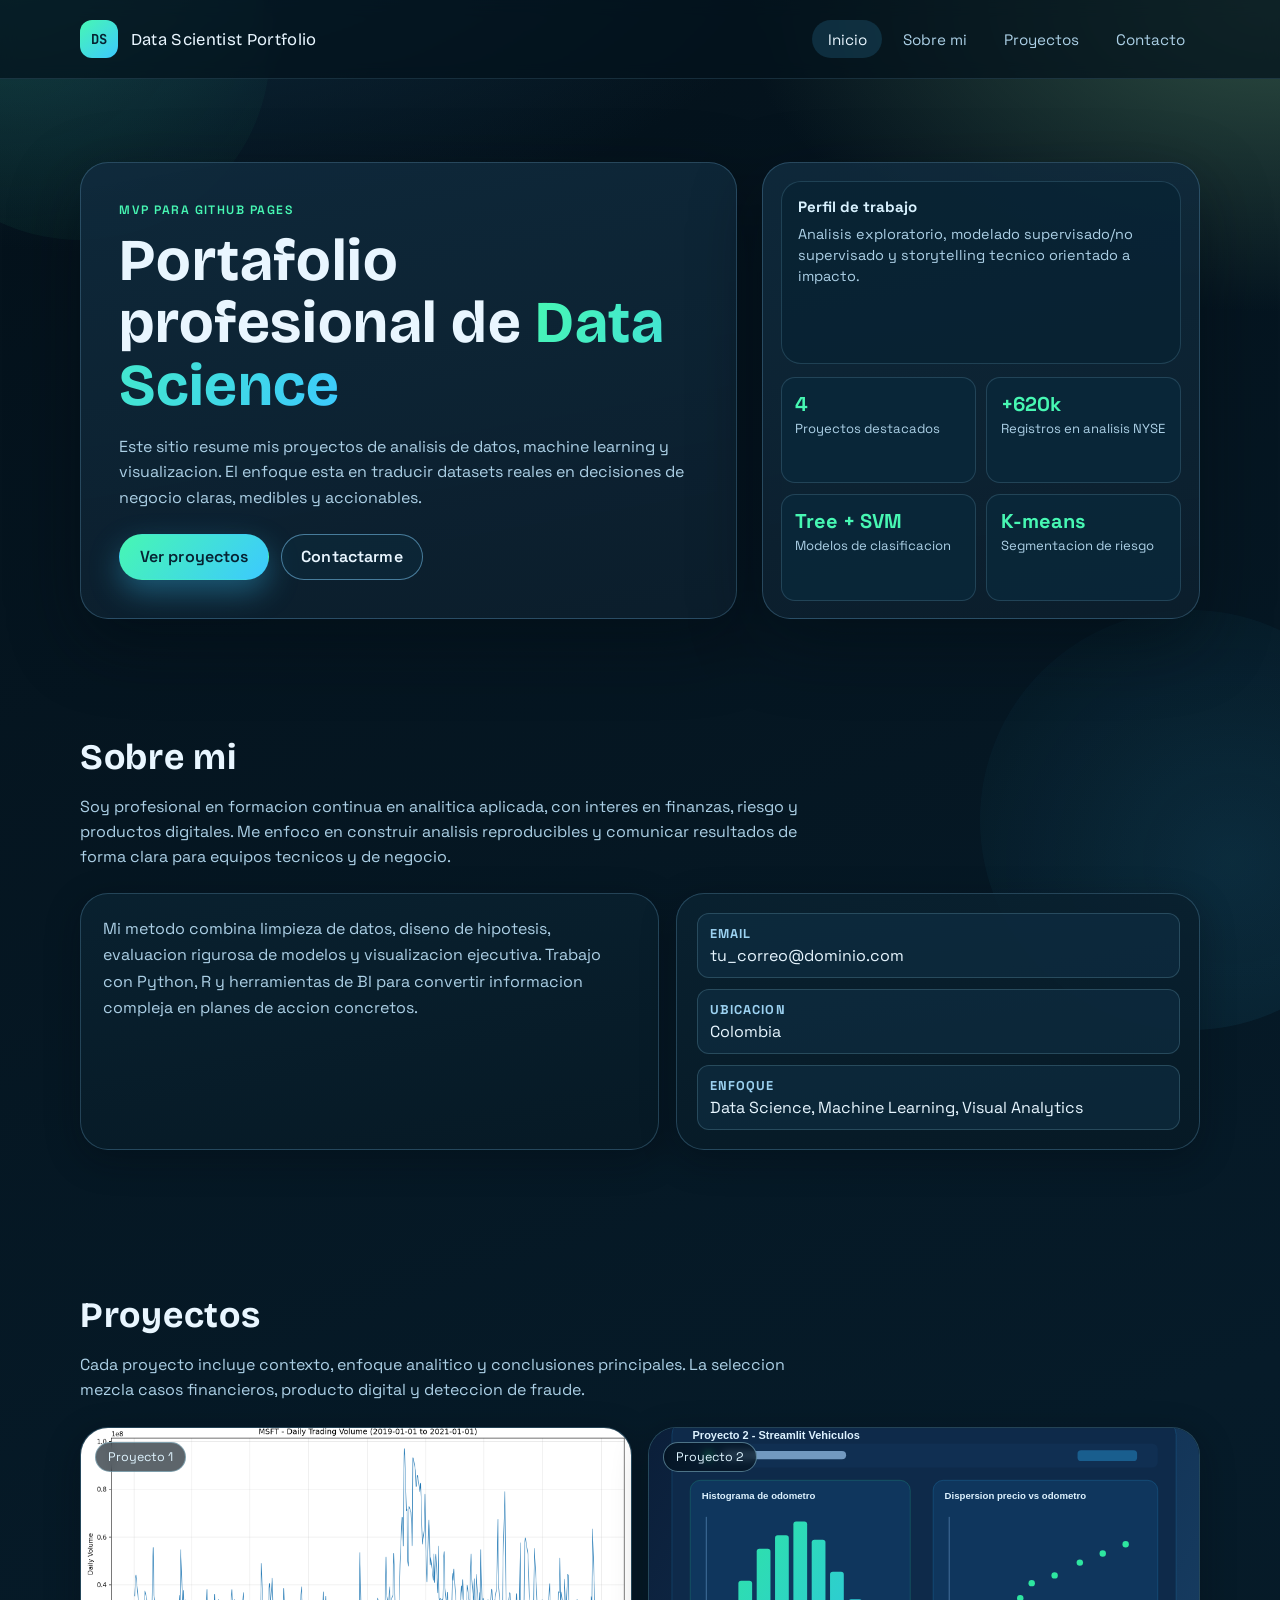
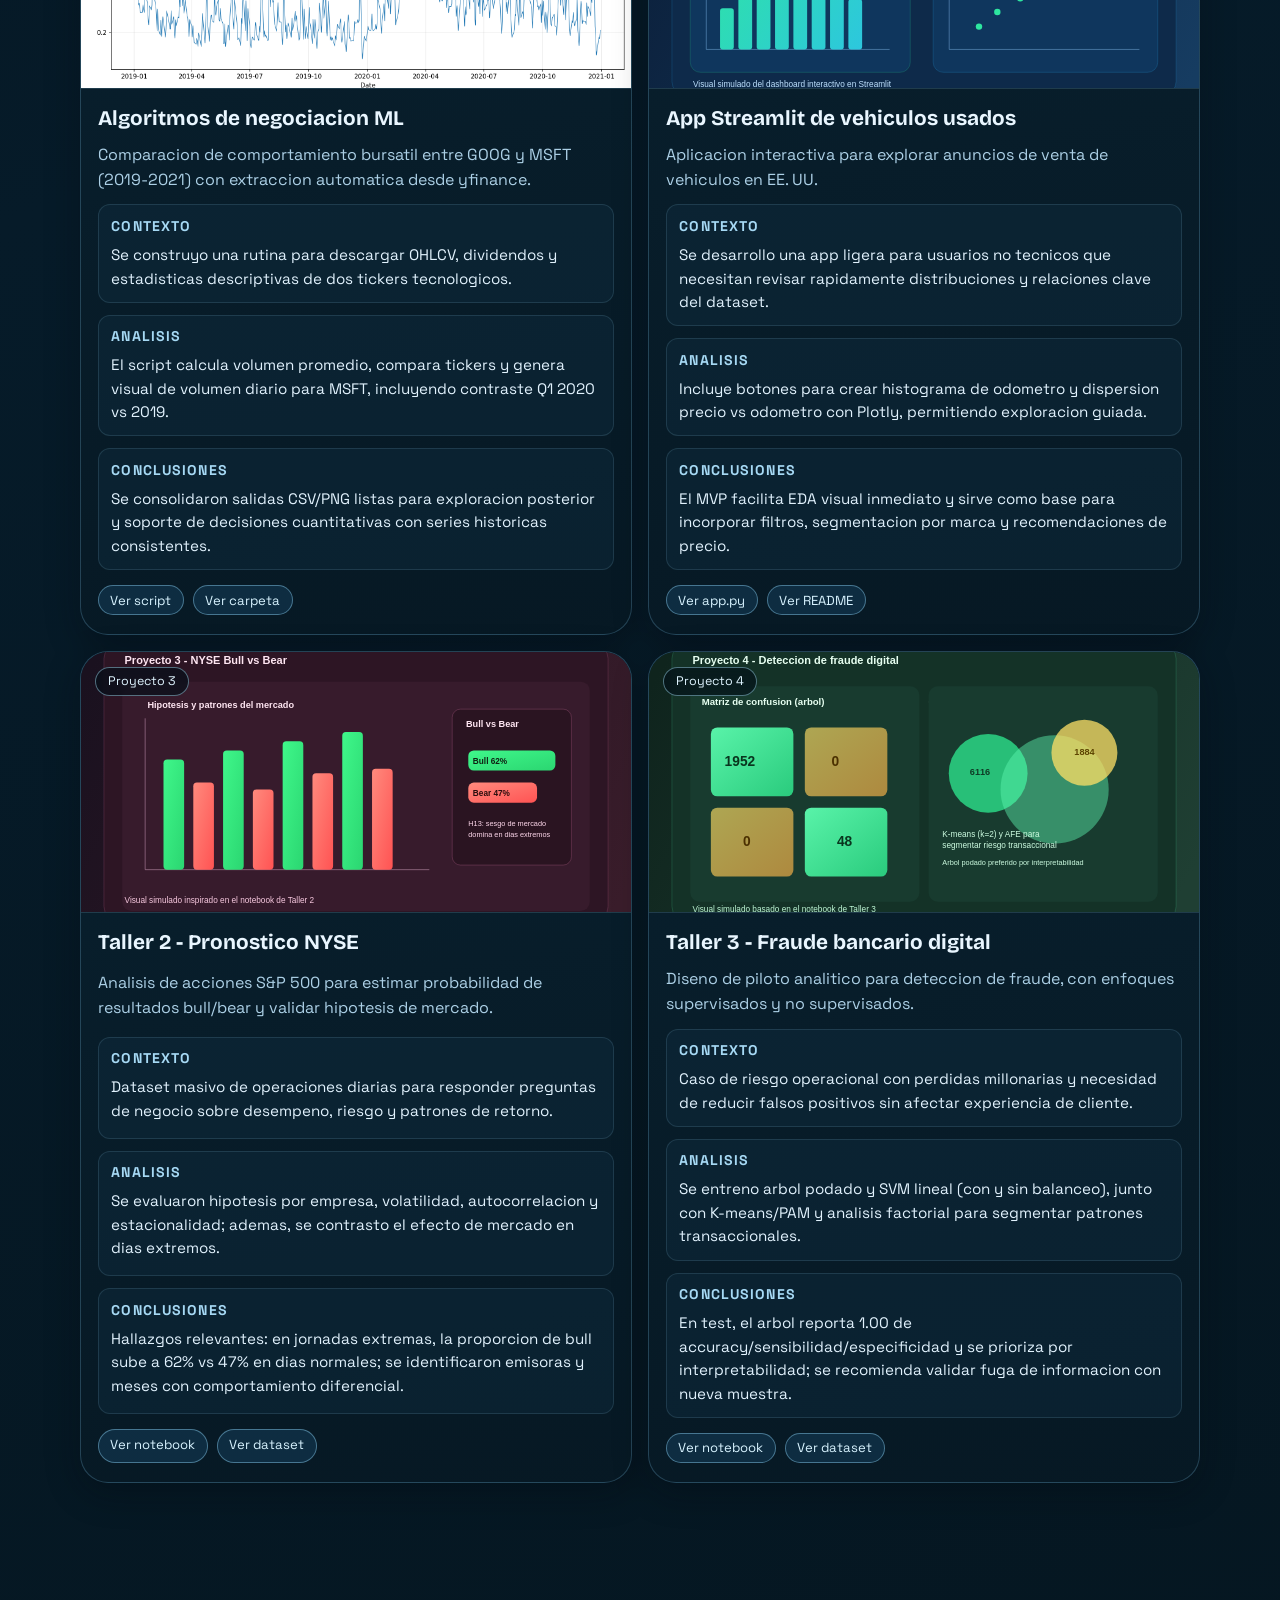
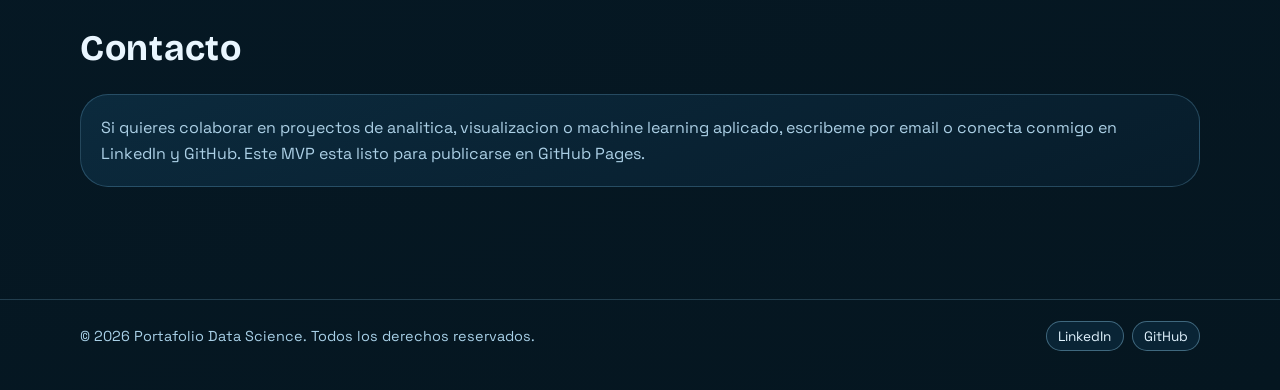
==== github_page/portfolio.html @ 75196e98 "feat: add MVP data science portfolio site" ====
<!doctype html>
<html lang="es">
<head>
	<meta charset="utf-8">
	<meta name="viewport" content="width=device-width, initial-scale=1">
	<title>Portafolio | Data Science MVP</title>
	<meta name="description" content="Portafolio profesional de Data Science con proyectos de analisis financiero, visualizacion y modelado de riesgo.">
	<link rel="preconnect" href="https://fonts.googleapis.com">
	<link rel="preconnect" href="https://fonts.gstatic.com" crossorigin>
	<link href="https://fonts.googleapis.com/css2?family=Bricolage+Grotesque:wght@500;700;800&family=JetBrains+Mono:wght@400;600&family=Space+Grotesk:wght@400;500;600;700&display=swap" rel="stylesheet">
	<link rel="stylesheet" href="styles.css">
</head>
<body>
	<div class="site-wrap">
		<header class="site-header">
			<div class="container header-inner">
				<a class="brand" href="#inicio" aria-label="Ir al inicio">
					<span class="brand-mark">DS</span>
					<span class="brand-text">Data Scientist Portfolio</span>
				</a>

				<button class="nav-toggle" type="button" aria-label="Abrir menu" aria-expanded="false">
					<span aria-hidden="true">☰</span>
				</button>

				<nav class="site-nav" aria-label="Navegacion principal">
					<ul>
						<li><a href="#inicio">Inicio</a></li>
						<li><a href="#sobre-mi">Sobre mi</a></li>
						<li><a href="#proyectos">Proyectos</a></li>
						<li><a href="#contacto">Contacto</a></li>
					</ul>
				</nav>
			</div>
		</header>

		<main>
			<section id="inicio" class="hero section">
				<div class="container hero-grid">
					<article class="hero-panel reveal">
						<p class="hero-kicker">MVP para GitHub Pages</p>
						<h1 class="hero-title">Portafolio profesional de <span>Data Science</span></h1>
						<p class="hero-copy">
							Este sitio resume mis proyectos de analisis de datos, machine learning y visualizacion. El enfoque esta en traducir datasets reales en decisiones de negocio claras, medibles y accionables.
						</p>
						<div class="hero-actions">
							<a class="btn btn-primary" href="#proyectos">Ver proyectos</a>
							<a class="btn btn-ghost" href="#contacto">Contactarme</a>
						</div>
					</article>

					<aside class="hero-side reveal">
						<article class="hero-mini">
							<h3>Perfil de trabajo</h3>
							<p>Analisis exploratorio, modelado supervisado/no supervisado y storytelling tecnico orientado a impacto.</p>
						</article>
						<div class="hero-metrics">
							<div class="metric">
								<strong>4</strong>
								<span>Proyectos destacados</span>
							</div>
							<div class="metric">
								<strong>+620k</strong>
								<span>Registros en analisis NYSE</span>
							</div>
							<div class="metric">
								<strong>Tree + SVM</strong>
								<span>Modelos de clasificacion</span>
							</div>
							<div class="metric">
								<strong>K-means</strong>
								<span>Segmentacion de riesgo</span>
							</div>
						</div>
					</aside>
				</div>
			</section>

			<section id="sobre-mi" class="section">
				<div class="container">
					<h2 class="section-title reveal">Sobre mi</h2>
					<p class="section-lead reveal">
						Soy profesional en formacion continua en analitica aplicada, con interes en finanzas, riesgo y productos digitales. Me enfoco en construir analisis reproducibles y comunicar resultados de forma clara para equipos tecnicos y de negocio.
					</p>

					<div class="about-grid">
						<article class="about-card reveal">
							<p>
								Mi metodo combina limpieza de datos, diseno de hipotesis, evaluacion rigurosa de modelos y visualizacion ejecutiva. Trabajo con Python, R y herramientas de BI para convertir informacion compleja en planes de accion concretos.
							</p>
						</article>
						<aside class="contact-card reveal">
							<ul class="contact-list">
								<li class="contact-item">
									<strong>Email</strong>
									<a href="mailto:tu_correo@dominio.com">tu_correo@dominio.com</a>
								</li>
								<li class="contact-item">
									<strong>Ubicacion</strong>
									<span>Colombia</span>
								</li>
								<li class="contact-item">
									<strong>Enfoque</strong>
									<span>Data Science, Machine Learning, Visual Analytics</span>
								</li>
							</ul>
						</aside>
					</div>
				</div>
			</section>

			<section id="proyectos" class="section">
				<div class="container">
					<h2 class="section-title reveal">Proyectos</h2>
					<p class="section-lead reveal">
						Cada proyecto incluye contexto, enfoque analitico y conclusiones principales. La seleccion mezcla casos financieros, producto digital y deteccion de fraude.
					</p>

					<div class="projects-grid">
						<article class="project-card reveal">
							<figure class="project-media">
								<img src="assets/images/proyecto1_msft_volume.png" alt="Grafico de volumen diario de MSFT.">
								<span class="project-label">Proyecto 1</span>
							</figure>
							<div class="project-body">
								<h3 class="project-title">Algoritmos de negociacion ML</h3>
								<p class="project-sub">Comparacion de comportamiento bursatil entre GOOG y MSFT (2019-2021) con extraccion automatica desde yfinance.</p>

								<section class="project-block">
									<h4>Contexto</h4>
									<p>Se construyo una rutina para descargar OHLCV, dividendos y estadisticas descriptivas de dos tickers tecnologicos.</p>
								</section>
								<section class="project-block">
									<h4>Analisis</h4>
									<p>El script calcula volumen promedio, compara tickers y genera visual de volumen diario para MSFT, incluyendo contraste Q1 2020 vs 2019.</p>
								</section>
								<section class="project-block">
									<h4>Conclusiones</h4>
									<p>Se consolidaron salidas CSV/PNG listas para exploracion posterior y soporte de decisiones cuantitativas con series historicas consistentes.</p>
								</section>

								<div class="project-links">
									<a class="tag-link" href="../algoritmos_negociacion_ML/analysis_yfinance.py">Ver script</a>
									<a class="tag-link" href="../algoritmos_negociacion_ML/">Ver carpeta</a>
								</div>
							</div>
						</article>

						<article class="project-card reveal">
							<figure class="project-media">
								<img src="assets/images/proyecto2_streamlit.svg" alt="Visual de dashboard Streamlit para vehiculos usados.">
								<span class="project-label">Proyecto 2</span>
							</figure>
							<div class="project-body">
								<h3 class="project-title">App Streamlit de vehiculos usados</h3>
								<p class="project-sub">Aplicacion interactiva para explorar anuncios de venta de vehiculos en EE. UU.</p>

								<section class="project-block">
									<h4>Contexto</h4>
									<p>Se desarrollo una app ligera para usuarios no tecnicos que necesitan revisar rapidamente distribuciones y relaciones clave del dataset.</p>
								</section>
								<section class="project-block">
									<h4>Analisis</h4>
									<p>Incluye botones para crear histograma de odometro y dispersion precio vs odometro con Plotly, permitiendo exploracion guiada.</p>
								</section>
								<section class="project-block">
									<h4>Conclusiones</h4>
									<p>El MVP facilita EDA visual inmediato y sirve como base para incorporar filtros, segmentacion por marca y recomendaciones de precio.</p>
								</section>

								<div class="project-links">
									<a class="tag-link" href="../Proyecto%206/Proyecto-TripleTen---Sprint-7/app.py">Ver app.py</a>
									<a class="tag-link" href="../Proyecto%206/Proyecto-TripleTen---Sprint-7/README.md">Ver README</a>
								</div>
							</div>
						</article>

						<article class="project-card reveal">
							<figure class="project-media">
								<img src="assets/images/proyecto3_nyse.svg" alt="Visual de resultados bull y bear en mercado NYSE.">
								<span class="project-label">Proyecto 3</span>
							</figure>
							<div class="project-body">
								<h3 class="project-title">Taller 2 - Pronostico NYSE</h3>
								<p class="project-sub">Analisis de acciones S&amp;P 500 para estimar probabilidad de resultados bull/bear y validar hipotesis de mercado.</p>

								<section class="project-block">
									<h4>Contexto</h4>
									<p>Dataset masivo de operaciones diarias para responder preguntas de negocio sobre desempeno, riesgo y patrones de retorno.</p>
								</section>
								<section class="project-block">
									<h4>Analisis</h4>
									<p>Se evaluaron hipotesis por empresa, volatilidad, autocorrelacion y estacionalidad; ademas, se contrasto el efecto de mercado en dias extremos.</p>
								</section>
								<section class="project-block">
									<h4>Conclusiones</h4>
									<p>Hallazgos relevantes: en jornadas extremas, la proporcion de bull sube a 62% vs 47% en dias normales; se identificaron emisoras y meses con comportamiento diferencial.</p>
								</section>

								<div class="project-links">
									<a class="tag-link" href="../Taller%202/Excecution/Taller2_ANII_JACN.ipynb">Ver notebook</a>
									<a class="tag-link" href="../Taller%202/Data/all_stocks_5yr.csv">Ver dataset</a>
								</div>
							</div>
						</article>

						<article class="project-card reveal">
							<figure class="project-media">
								<img src="assets/images/proyecto4_fraude.svg" alt="Visual de modelo de fraude con matriz de confusion y clusters.">
								<span class="project-label">Proyecto 4</span>
							</figure>
							<div class="project-body">
								<h3 class="project-title">Taller 3 - Fraude bancario digital</h3>
								<p class="project-sub">Diseno de piloto analitico para deteccion de fraude, con enfoques supervisados y no supervisados.</p>

								<section class="project-block">
									<h4>Contexto</h4>
									<p>Caso de riesgo operacional con perdidas millonarias y necesidad de reducir falsos positivos sin afectar experiencia de cliente.</p>
								</section>
								<section class="project-block">
									<h4>Analisis</h4>
									<p>Se entreno arbol podado y SVM lineal (con y sin balanceo), junto con K-means/PAM y analisis factorial para segmentar patrones transaccionales.</p>
								</section>
								<section class="project-block">
									<h4>Conclusiones</h4>
									<p>En test, el arbol reporta 1.00 de accuracy/sensibilidad/especificidad y se prioriza por interpretabilidad; se recomienda validar fuga de informacion con nueva muestra.</p>
								</section>

								<div class="project-links">
									<a class="tag-link" href="../Taller%203/Execution/Taller_3_ANII_JACN.ipynb">Ver notebook</a>
									<a class="tag-link" href="../Taller%203/Data/fraude_bancario.csv">Ver dataset</a>
								</div>
							</div>
						</article>
					</div>
				</div>
			</section>

			<section id="contacto" class="section">
				<div class="container">
					<h2 class="section-title reveal">Contacto</h2>
					<div class="contact-band reveal">
						<p>
							Si quieres colaborar en proyectos de analitica, visualizacion o machine learning aplicado, escribeme por email o conecta conmigo en LinkedIn y GitHub. Este MVP esta listo para publicarse en GitHub Pages.
						</p>
					</div>
				</div>
			</section>
		</main>

		<footer class="footer">
			<div class="container footer-inner">
				<p class="footer-copy">&copy; <span data-year></span> Portafolio Data Science. Todos los derechos reservados.</p>
				<div class="footer-links">
					<a href="https://www.linkedin.com/" target="_blank" rel="noopener noreferrer">LinkedIn</a>
					<a href="https://github.com/" target="_blank" rel="noopener noreferrer">GitHub</a>
				</div>
			</div>
		</footer>
	</div>

	<script src="script.js"></script>
</body>
</html>
---- github_page/styles.css ----
:root {
  --bg-base: #051620;
  --bg-soft: #0c2535;
  --surface-1: rgba(16, 43, 62, 0.88);
  --surface-2: rgba(12, 31, 45, 0.92);
  --surface-3: #143851;
  --text-main: #e9f6ff;
  --text-soft: #acd0e6;
  --accent-1: #47f7b3;
  --accent-2: #3cc9ff;
  --accent-3: #ffcc66;
  --stroke: rgba(130, 202, 241, 0.24);
  --shadow-lg: 0 24px 70px rgba(3, 12, 18, 0.45);
  --shadow-md: 0 10px 35px rgba(2, 10, 16, 0.32);
  --radius-xl: 28px;
  --radius-lg: 20px;
  --radius-md: 14px;
}

* {
  box-sizing: border-box;
}

html {
  scroll-behavior: smooth;
}

body {
  margin: 0;
  color: var(--text-main);
  font-family: "Space Grotesk", "Trebuchet MS", sans-serif;
  background:
    radial-gradient(1200px 700px at 10% -5%, #103147 0%, transparent 62%),
    radial-gradient(900px 520px at 100% 0%, #2f4f43 0%, transparent 60%),
    linear-gradient(160deg, #04111a 0%, #061b29 45%, #051620 100%);
  min-height: 100vh;
}

body::before,
body::after {
  content: "";
  position: fixed;
  pointer-events: none;
  z-index: 0;
  opacity: 0.35;
}

body::before {
  top: -140px;
  left: -110px;
  width: 380px;
  height: 380px;
  border-radius: 999px;
  background: radial-gradient(circle at 30% 30%, rgba(71, 247, 179, 0.4), rgba(71, 247, 179, 0));
}

body::after {
  bottom: -130px;
  right: -120px;
  width: 420px;
  height: 420px;
  border-radius: 999px;
  background: radial-gradient(circle at 60% 60%, rgba(60, 201, 255, 0.32), rgba(60, 201, 255, 0));
}

.site-wrap {
  position: relative;
  z-index: 1;
}

.container {
  width: min(1120px, calc(100% - 2.4rem));
  margin: 0 auto;
}

.section {
  padding: 4.5rem 0;
}

.section-title {
  margin: 0 0 1rem;
  font-family: "Bricolage Grotesque", "Gill Sans", sans-serif;
  font-size: clamp(1.8rem, 2.8vw, 2.6rem);
  letter-spacing: 0.02em;
}

.section-lead {
  margin: 0;
  color: var(--text-soft);
  max-width: 72ch;
  line-height: 1.55;
}

.site-header {
  position: sticky;
  top: 0;
  z-index: 50;
  backdrop-filter: blur(8px);
  background: rgba(4, 18, 29, 0.72);
  border-bottom: 1px solid rgba(143, 213, 247, 0.14);
}

.header-inner {
  display: flex;
  align-items: center;
  justify-content: space-between;
  min-height: 78px;
  gap: 1rem;
}

.brand {
  display: flex;
  align-items: center;
  gap: 0.8rem;
  color: var(--text-main);
  text-decoration: none;
}

.brand-mark {
  width: 38px;
  height: 38px;
  border-radius: 12px;
  background: linear-gradient(140deg, var(--accent-1), var(--accent-2));
  display: grid;
  place-items: center;
  font-family: "JetBrains Mono", monospace;
  font-size: 0.86rem;
  font-weight: 700;
  color: #062232;
}

.brand-text {
  font-family: "Bricolage Grotesque", "Gill Sans", sans-serif;
  font-size: 1.04rem;
  letter-spacing: 0.02em;
}

.nav-toggle {
  display: none;
  border: 1px solid var(--stroke);
  background: transparent;
  color: var(--text-main);
  border-radius: 10px;
  width: 42px;
  height: 42px;
  cursor: pointer;
}

.site-nav ul {
  display: flex;
  align-items: center;
  list-style: none;
  padding: 0;
  margin: 0;
  gap: 0.4rem;
}

.site-nav a {
  display: inline-block;
  text-decoration: none;
  color: var(--text-soft);
  padding: 0.6rem 0.95rem;
  border-radius: 999px;
  transition: all 0.2s ease;
  font-size: 0.95rem;
}

.site-nav a:hover,
.site-nav a.is-active {
  color: var(--text-main);
  background: rgba(69, 195, 250, 0.15);
}

.hero {
  padding: 5.2rem 0 2.8rem;
}

.hero-grid {
  display: grid;
  grid-template-columns: 1.2fr 0.8fr;
  gap: 1.6rem;
  align-items: stretch;
}

.hero-panel,
.hero-side {
  border: 1px solid var(--stroke);
  border-radius: var(--radius-xl);
  background: linear-gradient(170deg, var(--surface-1), var(--surface-2));
  box-shadow: var(--shadow-lg);
}

.hero-panel {
  padding: clamp(1.4rem, 3vw, 2.4rem);
}

.hero-kicker {
  margin: 0;
  color: var(--accent-1);
  font-weight: 600;
  text-transform: uppercase;
  letter-spacing: 0.12em;
  font-size: 0.76rem;
}

.hero-title {
  margin: 0.75rem 0 1rem;
  font-family: "Bricolage Grotesque", "Gill Sans", sans-serif;
  font-size: clamp(2.15rem, 4.8vw, 3.7rem);
  line-height: 1.06;
  letter-spacing: 0.01em;
}

.hero-title span {
  background: linear-gradient(120deg, var(--accent-1), var(--accent-2));
  -webkit-background-clip: text;
  background-clip: text;
  color: transparent;
}

.hero-copy {
  margin: 0;
  max-width: 60ch;
  color: var(--text-soft);
  line-height: 1.6;
}

.hero-actions {
  margin-top: 1.45rem;
  display: flex;
  flex-wrap: wrap;
  gap: 0.75rem;
}

.btn {
  border: 1px solid transparent;
  border-radius: 999px;
  padding: 0.72rem 1.2rem;
  text-decoration: none;
  font-weight: 600;
  letter-spacing: 0.01em;
  transition: transform 0.2s ease, box-shadow 0.2s ease, background 0.2s ease;
}

.btn:hover {
  transform: translateY(-1px);
}

.btn-primary {
  color: #062232;
  background: linear-gradient(130deg, var(--accent-1), var(--accent-2));
  box-shadow: 0 12px 30px rgba(60, 201, 255, 0.34);
}

.btn-ghost {
  color: var(--text-main);
  border-color: rgba(131, 211, 255, 0.5);
  background: rgba(14, 48, 70, 0.38);
}

.hero-side {
  padding: 1.1rem;
  display: grid;
  gap: 0.8rem;
}

.hero-mini {
  background: rgba(8, 35, 52, 0.78);
  border: 1px solid rgba(148, 220, 255, 0.16);
  border-radius: var(--radius-lg);
  padding: 0.95rem 1rem;
}

.hero-mini h3 {
  margin: 0;
  font-size: 0.94rem;
  color: #d9f2ff;
}

.hero-mini p {
  margin: 0.5rem 0 0;
  color: var(--text-soft);
  font-size: 0.9rem;
  line-height: 1.45;
}

.hero-metrics {
  display: grid;
  grid-template-columns: repeat(2, minmax(0, 1fr));
  gap: 0.65rem;
}

.metric {
  background: rgba(9, 40, 59, 0.8);
  border: 1px solid rgba(161, 224, 255, 0.16);
  border-radius: 14px;
  padding: 0.85rem;
}

.metric strong {
  display: block;
  font-size: 1.25rem;
  color: var(--accent-1);
}

.metric span {
  font-size: 0.82rem;
  color: var(--text-soft);
}

.about-grid {
  display: grid;
  grid-template-columns: 1.05fr 0.95fr;
  gap: 1.1rem;
  margin-top: 1.45rem;
}

.about-card,
.contact-card {
  border: 1px solid var(--stroke);
  border-radius: var(--radius-xl);
  background: linear-gradient(170deg, rgba(10, 34, 49, 0.9), rgba(7, 26, 38, 0.9));
  box-shadow: var(--shadow-md);
}

.about-card {
  padding: 1.4rem;
}

.about-card p {
  margin: 0;
  color: var(--text-soft);
  line-height: 1.65;
}

.contact-card {
  padding: 1.2rem;
}

.contact-list {
  list-style: none;
  padding: 0;
  margin: 0;
  display: grid;
  gap: 0.65rem;
}

.contact-item {
  border: 1px solid rgba(166, 229, 255, 0.18);
  border-radius: 12px;
  padding: 0.7rem 0.8rem;
  background: rgba(16, 51, 74, 0.5);
}

.contact-item strong {
  display: block;
  font-size: 0.8rem;
  text-transform: uppercase;
  letter-spacing: 0.08em;
  color: #9cd2f1;
}

.contact-item a,
.contact-item span {
  color: #e7f6ff;
  text-decoration: none;
  display: inline-block;
  margin-top: 0.2rem;
}

.projects-grid {
  margin-top: 1.5rem;
  display: grid;
  grid-template-columns: 1fr 1fr;
  gap: 1rem;
}

.project-card {
  border: 1px solid var(--stroke);
  border-radius: var(--radius-xl);
  background: linear-gradient(170deg, rgba(9, 33, 47, 0.94), rgba(7, 25, 36, 0.94));
  overflow: hidden;
  box-shadow: var(--shadow-md);
  display: grid;
  grid-template-rows: auto 1fr;
}

.project-media {
  position: relative;
  margin: 0;
  border-bottom: 1px solid rgba(157, 218, 248, 0.16);
}

.project-media img {
  width: 100%;
  height: 260px;
  object-fit: cover;
  display: block;
}

.project-label {
  position: absolute;
  left: 0.9rem;
  top: 0.9rem;
  background: rgba(2, 15, 24, 0.64);
  color: #dff4ff;
  border: 1px solid rgba(169, 233, 255, 0.44);
  border-radius: 999px;
  font-size: 0.78rem;
  padding: 0.35rem 0.75rem;
  backdrop-filter: blur(4px);
}

.project-body {
  padding: 1.05rem 1.05rem 1.2rem;
  display: grid;
  gap: 0.75rem;
}

.project-title {
  margin: 0;
  font-family: "Bricolage Grotesque", "Gill Sans", sans-serif;
  font-size: 1.3rem;
}

.project-sub {
  margin: 0;
  color: var(--text-soft);
  line-height: 1.55;
}

.project-block {
  border: 1px solid rgba(169, 233, 255, 0.13);
  border-radius: 12px;
  padding: 0.72rem 0.78rem;
  background: rgba(17, 48, 69, 0.36);
}

.project-block h4 {
  margin: 0;
  font-size: 0.88rem;
  text-transform: uppercase;
  letter-spacing: 0.08em;
  color: #a6d9f4;
}

.project-block p {
  margin: 0.5rem 0 0;
  color: #e1f2fd;
  line-height: 1.55;
  font-size: 0.95rem;
}

.project-links {
  margin-top: 0.2rem;
  display: flex;
  flex-wrap: wrap;
  gap: 0.55rem;
}

.tag-link {
  text-decoration: none;
  font-size: 0.82rem;
  color: #d8f3ff;
  border: 1px solid rgba(151, 220, 255, 0.42);
  border-radius: 999px;
  padding: 0.34rem 0.72rem;
  background: rgba(20, 62, 89, 0.55);
}

.contact-band {
  margin-top: 1.5rem;
  border: 1px solid var(--stroke);
  border-radius: var(--radius-xl);
  padding: 1.25rem;
  background: linear-gradient(160deg, rgba(13, 45, 65, 0.88), rgba(8, 30, 44, 0.88));
}

.contact-band p {
  margin: 0;
  color: var(--text-soft);
  line-height: 1.6;
}

.footer {
  border-top: 1px solid rgba(151, 221, 255, 0.2);
  margin-top: 2.5rem;
  padding: 1.3rem 0 2.4rem;
}

.footer-inner {
  display: flex;
  flex-wrap: wrap;
  align-items: center;
  justify-content: space-between;
  gap: 0.8rem;
}

.footer-copy {
  margin: 0;
  color: #a8d0e7;
  font-size: 0.9rem;
}

.footer-links {
  display: flex;
  gap: 0.5rem;
}

.footer-links a {
  text-decoration: none;
  color: #e2f4ff;
  border: 1px solid rgba(161, 224, 255, 0.36);
  border-radius: 999px;
  font-size: 0.85rem;
  padding: 0.35rem 0.7rem;
  background: rgba(15, 51, 74, 0.5);
}

.reveal {
  opacity: 0;
  transform: translateY(22px);
  transition: opacity 0.7s ease, transform 0.7s ease;
}

.reveal.is-visible {
  opacity: 1;
  transform: translateY(0);
}

@media (max-width: 980px) {
  .hero-grid,
  .about-grid,
  .projects-grid {
    grid-template-columns: 1fr;
  }

  .project-media img {
    height: 240px;
  }
}

@media (max-width: 820px) {
  .nav-toggle {
    display: inline-flex;
    align-items: center;
    justify-content: center;
  }

  .site-nav {
    position: absolute;
    left: 1.2rem;
    right: 1.2rem;
    top: calc(100% + 0.55rem);
    border: 1px solid rgba(151, 221, 255, 0.25);
    border-radius: 16px;
    background: rgba(5, 23, 35, 0.95);
    box-shadow: var(--shadow-md);
    padding: 0.4rem;
    opacity: 0;
    pointer-events: none;
    transform: translateY(-6px);
    transition: all 0.2s ease;
  }

  .site-nav.is-open {
    opacity: 1;
    pointer-events: auto;
    transform: translateY(0);
  }

  .site-nav ul {
    flex-direction: column;
    align-items: stretch;
    gap: 0.2rem;
  }

  .site-nav a {
    width: 100%;
  }
}

@media (max-width: 560px) {
  .hero {
    padding-top: 3.8rem;
  }

  .hero-metrics {
    grid-template-columns: 1fr;
  }

  .section {
    padding: 3.8rem 0;
  }

  .project-media img {
    height: 215px;
  }
}
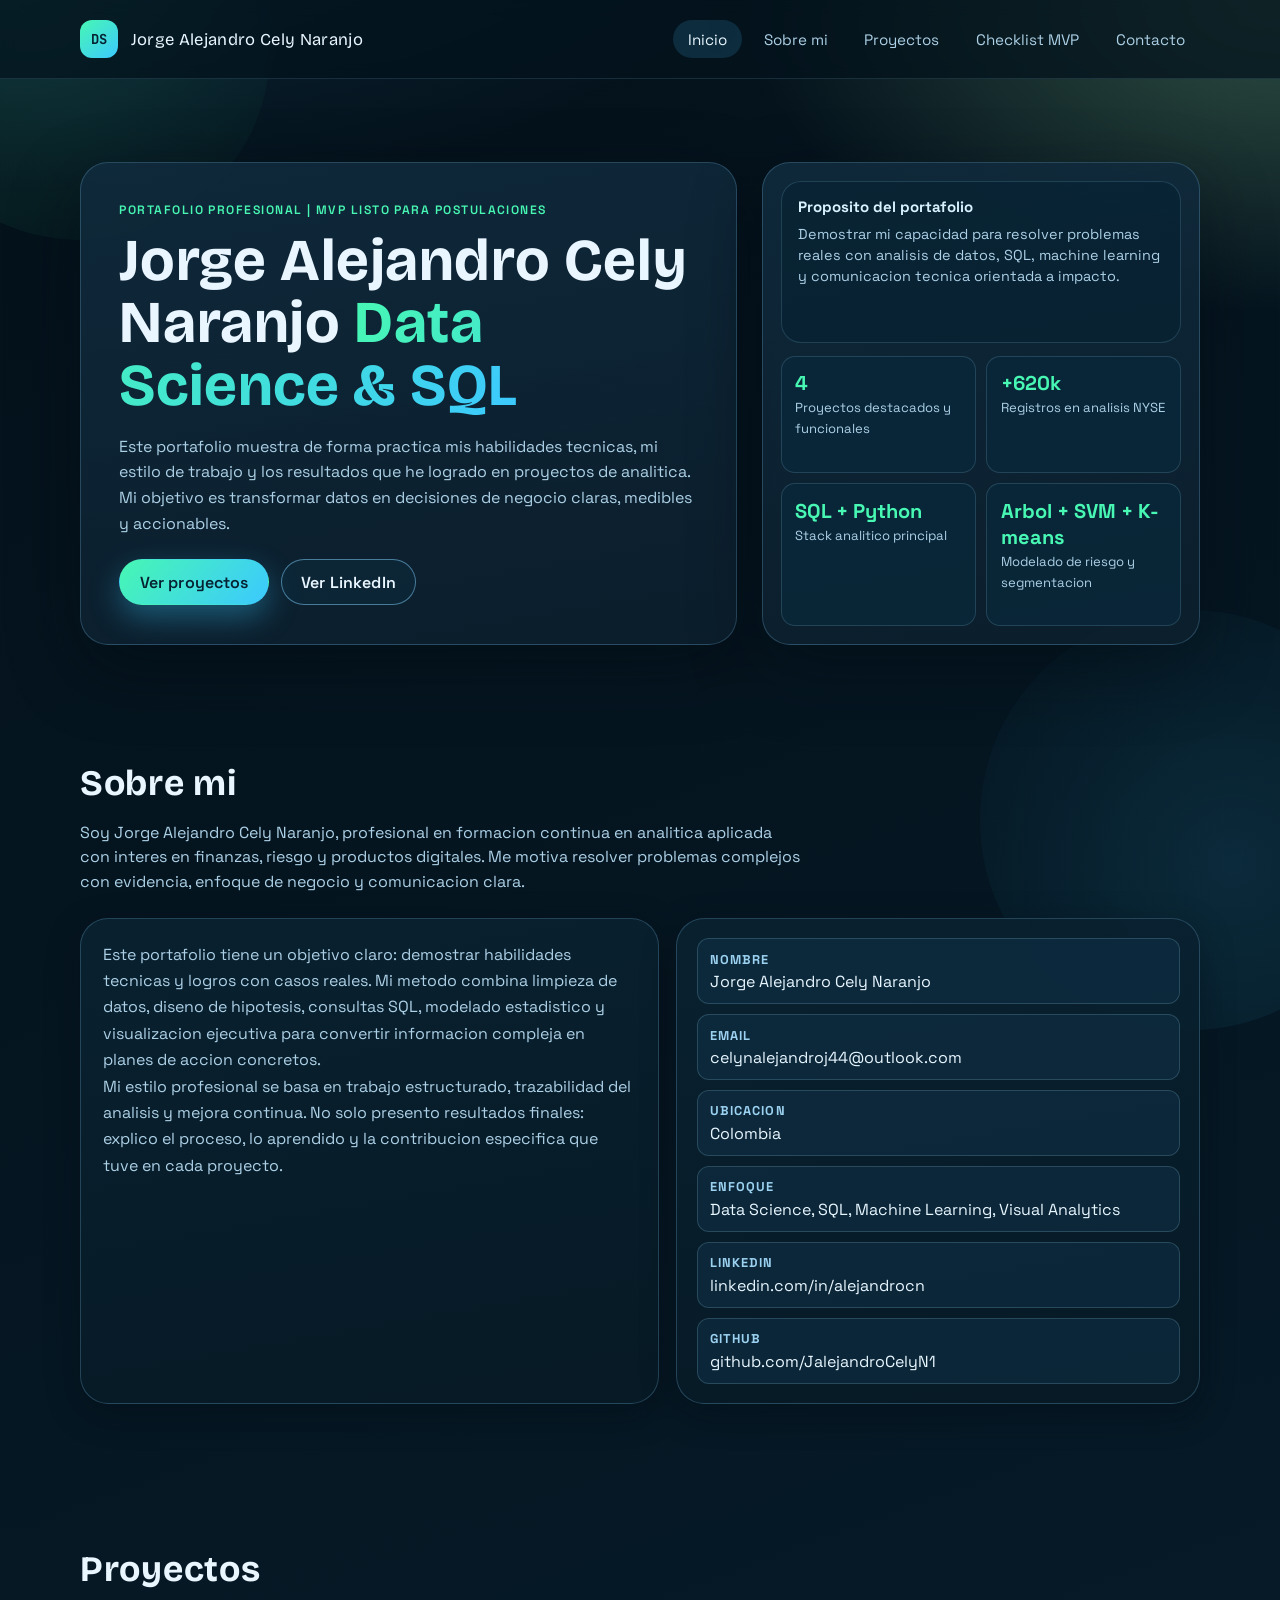
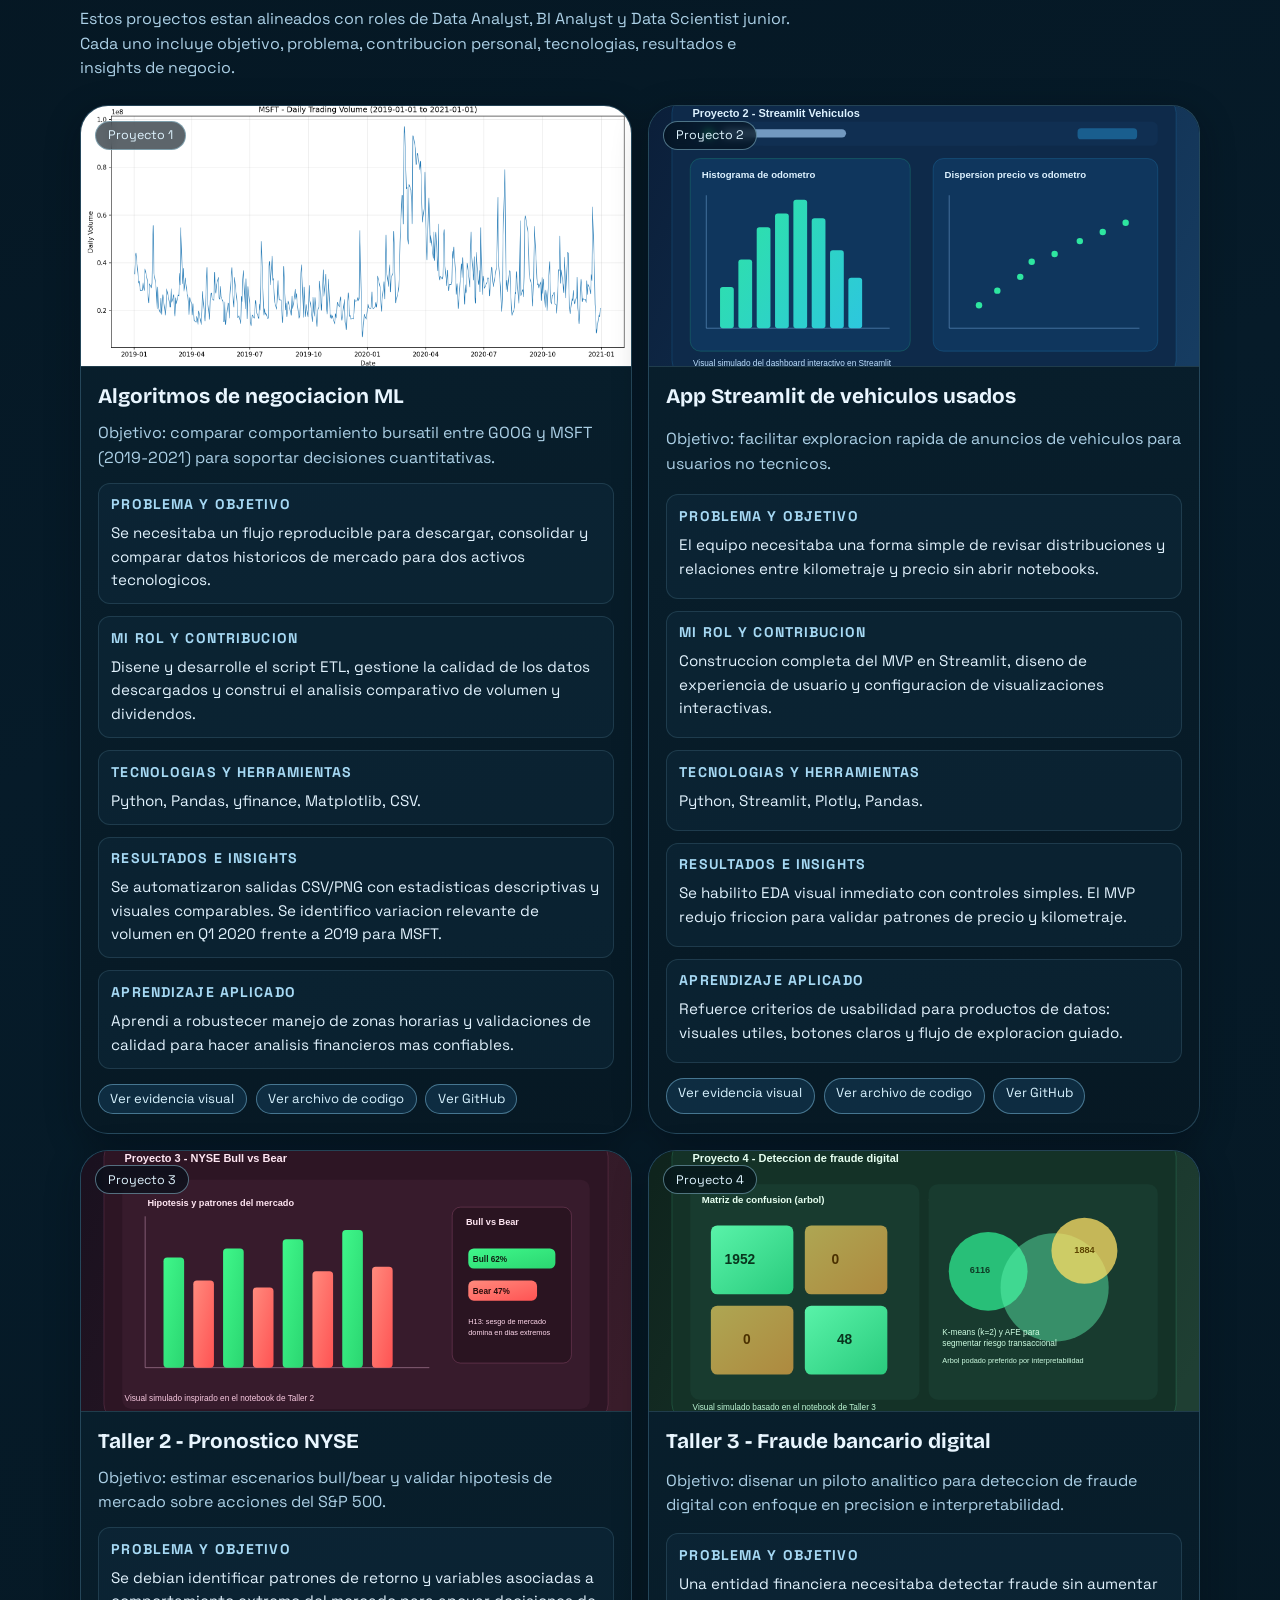
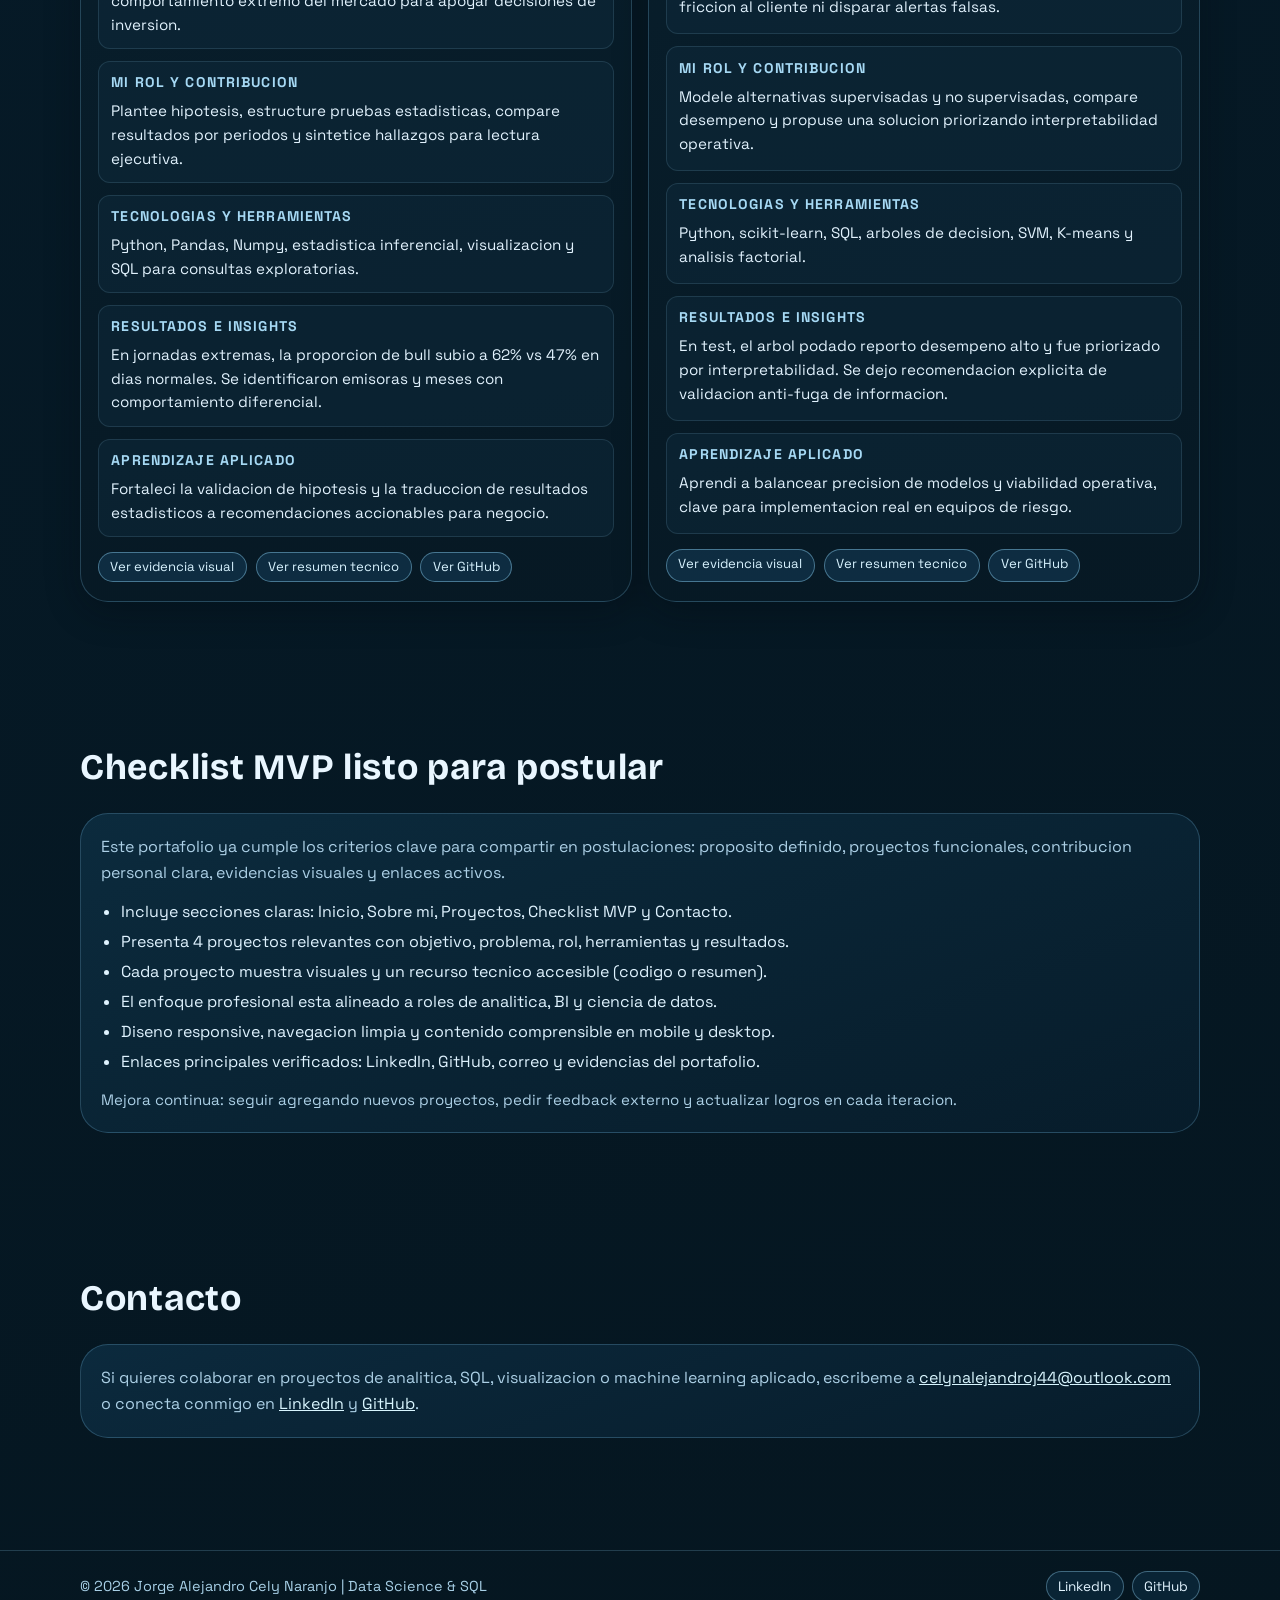
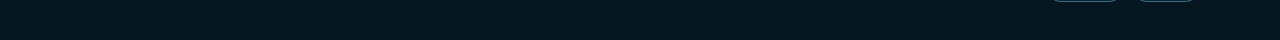
==== commit 03e3c4d4: "feat: personalize portfolio content and MVP checklist" ====
--- a/github_page/portfolio.html
+++ b/github_page/portfolio.html
@@ -3,8 +3,8 @@
 <head>
 	<meta charset="utf-8">
 	<meta name="viewport" content="width=device-width, initial-scale=1">
-	<title>Portafolio | Data Science MVP</title>
-	<meta name="description" content="Portafolio profesional de Data Science con proyectos de analisis financiero, visualizacion y modelado de riesgo.">
+	<title>Portafolio | Jorge Alejandro Cely Naranjo</title>
+	<meta name="description" content="Portafolio profesional de Jorge Alejandro Cely Naranjo con proyectos de Data Science, SQL, visualizacion y modelado de riesgo.">
 	<link rel="preconnect" href="https://fonts.googleapis.com">
 	<link rel="preconnect" href="https://fonts.gstatic.com" crossorigin>
 	<link href="https://fonts.googleapis.com/css2?family=Bricolage+Grotesque:wght@500;700;800&family=JetBrains+Mono:wght@400;600&family=Space+Grotesk:wght@400;500;600;700&display=swap" rel="stylesheet">
@@ -16,7 +16,7 @@
 			<div class="container header-inner">
 				<a class="brand" href="#inicio" aria-label="Ir al inicio">
 					<span class="brand-mark">DS</span>
-					<span class="brand-text">Data Scientist Portfolio</span>
+					<span class="brand-text">Jorge Alejandro Cely Naranjo</span>
 				</a>
 
 				<button class="nav-toggle" type="button" aria-label="Abrir menu" aria-expanded="false">
@@ -28,6 +28,7 @@
 						<li><a href="#inicio">Inicio</a></li>
 						<li><a href="#sobre-mi">Sobre mi</a></li>
 						<li><a href="#proyectos">Proyectos</a></li>
+						<li><a href="#mvp-listo">Checklist MVP</a></li>
 						<li><a href="#contacto">Contacto</a></li>
 					</ul>
 				</nav>
@@ -38,38 +39,38 @@
 			<section id="inicio" class="hero section">
 				<div class="container hero-grid">
 					<article class="hero-panel reveal">
-						<p class="hero-kicker">MVP para GitHub Pages</p>
-						<h1 class="hero-title">Portafolio profesional de <span>Data Science</span></h1>
+						<p class="hero-kicker">Portafolio profesional | MVP listo para postulaciones</p>
+						<h1 class="hero-title">Jorge Alejandro Cely Naranjo <span>Data Science &amp; SQL</span></h1>
 						<p class="hero-copy">
-							Este sitio resume mis proyectos de analisis de datos, machine learning y visualizacion. El enfoque esta en traducir datasets reales en decisiones de negocio claras, medibles y accionables.
+							Este portafolio muestra de forma practica mis habilidades tecnicas, mi estilo de trabajo y los resultados que he logrado en proyectos de analitica. Mi objetivo es transformar datos en decisiones de negocio claras, medibles y accionables.
 						</p>
 						<div class="hero-actions">
 							<a class="btn btn-primary" href="#proyectos">Ver proyectos</a>
-							<a class="btn btn-ghost" href="#contacto">Contactarme</a>
+							<a class="btn btn-ghost" href="https://www.linkedin.com/in/alejandrocn/" target="_blank" rel="noopener noreferrer">Ver LinkedIn</a>
 						</div>
 					</article>
 
 					<aside class="hero-side reveal">
 						<article class="hero-mini">
-							<h3>Perfil de trabajo</h3>
-							<p>Analisis exploratorio, modelado supervisado/no supervisado y storytelling tecnico orientado a impacto.</p>
+							<h3>Proposito del portafolio</h3>
+							<p>Demostrar mi capacidad para resolver problemas reales con analisis de datos, SQL, machine learning y comunicacion tecnica orientada a impacto.</p>
 						</article>
 						<div class="hero-metrics">
 							<div class="metric">
 								<strong>4</strong>
-								<span>Proyectos destacados</span>
+								<span>Proyectos destacados y funcionales</span>
 							</div>
 							<div class="metric">
 								<strong>+620k</strong>
 								<span>Registros en analisis NYSE</span>
 							</div>
 							<div class="metric">
-								<strong>Tree + SVM</strong>
-								<span>Modelos de clasificacion</span>
+								<strong>SQL + Python</strong>
+								<span>Stack analitico principal</span>
 							</div>
 							<div class="metric">
-								<strong>K-means</strong>
-								<span>Segmentacion de riesgo</span>
+								<strong>Arbol + SVM + K-means</strong>
+								<span>Modelado de riesgo y segmentacion</span>
 							</div>
 						</div>
 					</aside>
@@ -80,20 +81,27 @@
 				<div class="container">
 					<h2 class="section-title reveal">Sobre mi</h2>
 					<p class="section-lead reveal">
-						Soy profesional en formacion continua en analitica aplicada, con interes en finanzas, riesgo y productos digitales. Me enfoco en construir analisis reproducibles y comunicar resultados de forma clara para equipos tecnicos y de negocio.
+						Soy Jorge Alejandro Cely Naranjo, profesional en formacion continua en analitica aplicada con interes en finanzas, riesgo y productos digitales. Me motiva resolver problemas complejos con evidencia, enfoque de negocio y comunicacion clara.
 					</p>
 
 					<div class="about-grid">
 						<article class="about-card reveal">
 							<p>
-								Mi metodo combina limpieza de datos, diseno de hipotesis, evaluacion rigurosa de modelos y visualizacion ejecutiva. Trabajo con Python, R y herramientas de BI para convertir informacion compleja en planes de accion concretos.
+								Este portafolio tiene un objetivo claro: demostrar habilidades tecnicas y logros con casos reales. Mi metodo combina limpieza de datos, diseno de hipotesis, consultas SQL, modelado estadistico y visualizacion ejecutiva para convertir informacion compleja en planes de accion concretos.
+							</p>
+							<p>
+								Mi estilo profesional se basa en trabajo estructurado, trazabilidad del analisis y mejora continua. No solo presento resultados finales: explico el proceso, lo aprendido y la contribucion especifica que tuve en cada proyecto.
 							</p>
 						</article>
 						<aside class="contact-card reveal">
 							<ul class="contact-list">
 								<li class="contact-item">
+									<strong>Nombre</strong>
+									<span>Jorge Alejandro Cely Naranjo</span>
+								</li>
+								<li class="contact-item">
 									<strong>Email</strong>
-									<a href="mailto:tu_correo@dominio.com">tu_correo@dominio.com</a>
+									<a href="mailto:celynalejandroj44@outlook.com">celynalejandroj44@outlook.com</a>
 								</li>
 								<li class="contact-item">
 									<strong>Ubicacion</strong>
@@ -101,7 +109,15 @@
 								</li>
 								<li class="contact-item">
 									<strong>Enfoque</strong>
-									<span>Data Science, Machine Learning, Visual Analytics</span>
+									<span>Data Science, SQL, Machine Learning, Visual Analytics</span>
+								</li>
+								<li class="contact-item">
+									<strong>LinkedIn</strong>
+									<a href="https://www.linkedin.com/in/alejandrocn/" target="_blank" rel="noopener noreferrer">linkedin.com/in/alejandrocn</a>
+								</li>
+								<li class="contact-item">
+									<strong>GitHub</strong>
+									<a href="https://github.com/JalejandroCelyN1" target="_blank" rel="noopener noreferrer">github.com/JalejandroCelyN1</a>
 								</li>
 							</ul>
 						</aside>
@@ -113,7 +129,7 @@
 				<div class="container">
 					<h2 class="section-title reveal">Proyectos</h2>
 					<p class="section-lead reveal">
-						Cada proyecto incluye contexto, enfoque analitico y conclusiones principales. La seleccion mezcla casos financieros, producto digital y deteccion de fraude.
+						Estos proyectos estan alineados con roles de Data Analyst, BI Analyst y Data Scientist junior. Cada uno incluye objetivo, problema, contribucion personal, tecnologias, resultados e insights de negocio.
 					</p>
 
 					<div class="projects-grid">
@@ -124,24 +140,33 @@
 							</figure>
 							<div class="project-body">
 								<h3 class="project-title">Algoritmos de negociacion ML</h3>
-								<p class="project-sub">Comparacion de comportamiento bursatil entre GOOG y MSFT (2019-2021) con extraccion automatica desde yfinance.</p>
-
-								<section class="project-block">
-									<h4>Contexto</h4>
-									<p>Se construyo una rutina para descargar OHLCV, dividendos y estadisticas descriptivas de dos tickers tecnologicos.</p>
-								</section>
-								<section class="project-block">
-									<h4>Analisis</h4>
-									<p>El script calcula volumen promedio, compara tickers y genera visual de volumen diario para MSFT, incluyendo contraste Q1 2020 vs 2019.</p>
-								</section>
-								<section class="project-block">
-									<h4>Conclusiones</h4>
-									<p>Se consolidaron salidas CSV/PNG listas para exploracion posterior y soporte de decisiones cuantitativas con series historicas consistentes.</p>
+								<p class="project-sub">Objetivo: comparar comportamiento bursatil entre GOOG y MSFT (2019-2021) para soportar decisiones cuantitativas.</p>
+
+								<section class="project-block">
+									<h4>Problema y objetivo</h4>
+									<p>Se necesitaba un flujo reproducible para descargar, consolidar y comparar datos historicos de mercado para dos activos tecnologicos.</p>
+								</section>
+								<section class="project-block">
+									<h4>Mi rol y contribucion</h4>
+									<p>Disene y desarrolle el script ETL, gestione la calidad de los datos descargados y construi el analisis comparativo de volumen y dividendos.</p>
+								</section>
+								<section class="project-block">
+									<h4>Tecnologias y herramientas</h4>
+									<p>Python, Pandas, yfinance, Matplotlib, CSV.</p>
+								</section>
+								<section class="project-block">
+									<h4>Resultados e insights</h4>
+									<p>Se automatizaron salidas CSV/PNG con estadisticas descriptivas y visuales comparables. Se identifico variacion relevante de volumen en Q1 2020 frente a 2019 para MSFT.</p>
+								</section>
+								<section class="project-block">
+									<h4>Aprendizaje aplicado</h4>
+									<p>Aprendi a robustecer manejo de zonas horarias y validaciones de calidad para hacer analisis financieros mas confiables.</p>
 								</section>
 
 								<div class="project-links">
-									<a class="tag-link" href="../algoritmos_negociacion_ML/analysis_yfinance.py">Ver script</a>
-									<a class="tag-link" href="../algoritmos_negociacion_ML/">Ver carpeta</a>
+									<a class="tag-link" href="assets/images/proyecto1_msft_volume.png" target="_blank" rel="noopener noreferrer">Ver evidencia visual</a>
+									<a class="tag-link" href="assets/code/proyecto1_analysis_yfinance.py" target="_blank" rel="noopener noreferrer">Ver archivo de codigo</a>
+									<a class="tag-link" href="https://github.com/JalejandroCelyN1" target="_blank" rel="noopener noreferrer">Ver GitHub</a>
 								</div>
 							</div>
 						</article>
@@ -153,24 +178,33 @@
 							</figure>
 							<div class="project-body">
 								<h3 class="project-title">App Streamlit de vehiculos usados</h3>
-								<p class="project-sub">Aplicacion interactiva para explorar anuncios de venta de vehiculos en EE. UU.</p>
-
-								<section class="project-block">
-									<h4>Contexto</h4>
-									<p>Se desarrollo una app ligera para usuarios no tecnicos que necesitan revisar rapidamente distribuciones y relaciones clave del dataset.</p>
-								</section>
-								<section class="project-block">
-									<h4>Analisis</h4>
-									<p>Incluye botones para crear histograma de odometro y dispersion precio vs odometro con Plotly, permitiendo exploracion guiada.</p>
-								</section>
-								<section class="project-block">
-									<h4>Conclusiones</h4>
-									<p>El MVP facilita EDA visual inmediato y sirve como base para incorporar filtros, segmentacion por marca y recomendaciones de precio.</p>
+								<p class="project-sub">Objetivo: facilitar exploracion rapida de anuncios de vehiculos para usuarios no tecnicos.</p>
+
+								<section class="project-block">
+									<h4>Problema y objetivo</h4>
+									<p>El equipo necesitaba una forma simple de revisar distribuciones y relaciones entre kilometraje y precio sin abrir notebooks.</p>
+								</section>
+								<section class="project-block">
+									<h4>Mi rol y contribucion</h4>
+									<p>Construccion completa del MVP en Streamlit, diseno de experiencia de usuario y configuracion de visualizaciones interactivas.</p>
+								</section>
+								<section class="project-block">
+									<h4>Tecnologias y herramientas</h4>
+									<p>Python, Streamlit, Plotly, Pandas.</p>
+								</section>
+								<section class="project-block">
+									<h4>Resultados e insights</h4>
+									<p>Se habilito EDA visual inmediato con controles simples. El MVP redujo friccion para validar patrones de precio y kilometraje.</p>
+								</section>
+								<section class="project-block">
+									<h4>Aprendizaje aplicado</h4>
+									<p>Refuerce criterios de usabilidad para productos de datos: visuales utiles, botones claros y flujo de exploracion guiado.</p>
 								</section>
 
 								<div class="project-links">
-									<a class="tag-link" href="../Proyecto%206/Proyecto-TripleTen---Sprint-7/app.py">Ver app.py</a>
-									<a class="tag-link" href="../Proyecto%206/Proyecto-TripleTen---Sprint-7/README.md">Ver README</a>
+									<a class="tag-link" href="assets/images/proyecto2_streamlit.svg" target="_blank" rel="noopener noreferrer">Ver evidencia visual</a>
+									<a class="tag-link" href="assets/code/proyecto2_streamlit_app.py" target="_blank" rel="noopener noreferrer">Ver archivo de codigo</a>
+									<a class="tag-link" href="https://github.com/JalejandroCelyN1" target="_blank" rel="noopener noreferrer">Ver GitHub</a>
 								</div>
 							</div>
 						</article>
@@ -182,24 +216,33 @@
 							</figure>
 							<div class="project-body">
 								<h3 class="project-title">Taller 2 - Pronostico NYSE</h3>
-								<p class="project-sub">Analisis de acciones S&amp;P 500 para estimar probabilidad de resultados bull/bear y validar hipotesis de mercado.</p>
-
-								<section class="project-block">
-									<h4>Contexto</h4>
-									<p>Dataset masivo de operaciones diarias para responder preguntas de negocio sobre desempeno, riesgo y patrones de retorno.</p>
-								</section>
-								<section class="project-block">
-									<h4>Analisis</h4>
-									<p>Se evaluaron hipotesis por empresa, volatilidad, autocorrelacion y estacionalidad; ademas, se contrasto el efecto de mercado en dias extremos.</p>
-								</section>
-								<section class="project-block">
-									<h4>Conclusiones</h4>
-									<p>Hallazgos relevantes: en jornadas extremas, la proporcion de bull sube a 62% vs 47% en dias normales; se identificaron emisoras y meses con comportamiento diferencial.</p>
+								<p class="project-sub">Objetivo: estimar escenarios bull/bear y validar hipotesis de mercado sobre acciones del S&amp;P 500.</p>
+
+								<section class="project-block">
+									<h4>Problema y objetivo</h4>
+									<p>Se debian identificar patrones de retorno y variables asociadas a comportamiento extremo del mercado para apoyar decisiones de inversion.</p>
+								</section>
+								<section class="project-block">
+									<h4>Mi rol y contribucion</h4>
+									<p>Plantee hipotesis, estructure pruebas estadisticas, compare resultados por periodos y sintetice hallazgos para lectura ejecutiva.</p>
+								</section>
+								<section class="project-block">
+									<h4>Tecnologias y herramientas</h4>
+									<p>Python, Pandas, Numpy, estadistica inferencial, visualizacion y SQL para consultas exploratorias.</p>
+								</section>
+								<section class="project-block">
+									<h4>Resultados e insights</h4>
+									<p>En jornadas extremas, la proporcion de bull subio a 62% vs 47% en dias normales. Se identificaron emisoras y meses con comportamiento diferencial.</p>
+								</section>
+								<section class="project-block">
+									<h4>Aprendizaje aplicado</h4>
+									<p>Fortaleci la validacion de hipotesis y la traduccion de resultados estadisticos a recomendaciones accionables para negocio.</p>
 								</section>
 
 								<div class="project-links">
-									<a class="tag-link" href="../Taller%202/Excecution/Taller2_ANII_JACN.ipynb">Ver notebook</a>
-									<a class="tag-link" href="../Taller%202/Data/all_stocks_5yr.csv">Ver dataset</a>
+									<a class="tag-link" href="assets/images/proyecto3_nyse.svg" target="_blank" rel="noopener noreferrer">Ver evidencia visual</a>
+									<a class="tag-link" href="assets/code/proyecto3_nyse_resumen.md" target="_blank" rel="noopener noreferrer">Ver resumen tecnico</a>
+									<a class="tag-link" href="https://github.com/JalejandroCelyN1" target="_blank" rel="noopener noreferrer">Ver GitHub</a>
 								</div>
 							</div>
 						</article>
@@ -211,27 +254,58 @@
 							</figure>
 							<div class="project-body">
 								<h3 class="project-title">Taller 3 - Fraude bancario digital</h3>
-								<p class="project-sub">Diseno de piloto analitico para deteccion de fraude, con enfoques supervisados y no supervisados.</p>
-
-								<section class="project-block">
-									<h4>Contexto</h4>
-									<p>Caso de riesgo operacional con perdidas millonarias y necesidad de reducir falsos positivos sin afectar experiencia de cliente.</p>
-								</section>
-								<section class="project-block">
-									<h4>Analisis</h4>
-									<p>Se entreno arbol podado y SVM lineal (con y sin balanceo), junto con K-means/PAM y analisis factorial para segmentar patrones transaccionales.</p>
-								</section>
-								<section class="project-block">
-									<h4>Conclusiones</h4>
-									<p>En test, el arbol reporta 1.00 de accuracy/sensibilidad/especificidad y se prioriza por interpretabilidad; se recomienda validar fuga de informacion con nueva muestra.</p>
+								<p class="project-sub">Objetivo: disenar un piloto analitico para deteccion de fraude digital con enfoque en precision e interpretabilidad.</p>
+
+								<section class="project-block">
+									<h4>Problema y objetivo</h4>
+									<p>Una entidad financiera necesitaba detectar fraude sin aumentar friccion al cliente ni disparar alertas falsas.</p>
+								</section>
+								<section class="project-block">
+									<h4>Mi rol y contribucion</h4>
+									<p>Modele alternativas supervisadas y no supervisadas, compare desempeno y propuse una solucion priorizando interpretabilidad operativa.</p>
+								</section>
+								<section class="project-block">
+									<h4>Tecnologias y herramientas</h4>
+									<p>Python, scikit-learn, SQL, arboles de decision, SVM, K-means y analisis factorial.</p>
+								</section>
+								<section class="project-block">
+									<h4>Resultados e insights</h4>
+									<p>En test, el arbol podado reporto desempeno alto y fue priorizado por interpretabilidad. Se dejo recomendacion explicita de validacion anti-fuga de informacion.</p>
+								</section>
+								<section class="project-block">
+									<h4>Aprendizaje aplicado</h4>
+									<p>Aprendi a balancear precision de modelos y viabilidad operativa, clave para implementacion real en equipos de riesgo.</p>
 								</section>
 
 								<div class="project-links">
-									<a class="tag-link" href="../Taller%203/Execution/Taller_3_ANII_JACN.ipynb">Ver notebook</a>
-									<a class="tag-link" href="../Taller%203/Data/fraude_bancario.csv">Ver dataset</a>
+									<a class="tag-link" href="assets/images/proyecto4_fraude.svg" target="_blank" rel="noopener noreferrer">Ver evidencia visual</a>
+									<a class="tag-link" href="assets/code/proyecto4_fraude_resumen.md" target="_blank" rel="noopener noreferrer">Ver resumen tecnico</a>
+									<a class="tag-link" href="https://github.com/JalejandroCelyN1" target="_blank" rel="noopener noreferrer">Ver GitHub</a>
 								</div>
 							</div>
 						</article>
+					</div>
+				</div>
+			</section>
+
+			<section id="mvp-listo" class="section">
+				<div class="container">
+					<h2 class="section-title reveal">Checklist MVP listo para postular</h2>
+					<div class="contact-band reveal mvp-panel">
+						<p>
+							Este portafolio ya cumple los criterios clave para compartir en postulaciones: proposito definido, proyectos funcionales, contribucion personal clara, evidencias visuales y enlaces activos.
+						</p>
+						<ul class="mvp-list">
+							<li>Incluye secciones claras: Inicio, Sobre mi, Proyectos, Checklist MVP y Contacto.</li>
+							<li>Presenta 4 proyectos relevantes con objetivo, problema, rol, herramientas y resultados.</li>
+							<li>Cada proyecto muestra visuales y un recurso tecnico accesible (codigo o resumen).</li>
+							<li>El enfoque profesional esta alineado a roles de analitica, BI y ciencia de datos.</li>
+							<li>Diseno responsive, navegacion limpia y contenido comprensible en mobile y desktop.</li>
+							<li>Enlaces principales verificados: LinkedIn, GitHub, correo y evidencias del portafolio.</li>
+						</ul>
+						<p class="mvp-note">
+							Mejora continua: seguir agregando nuevos proyectos, pedir feedback externo y actualizar logros en cada iteracion.
+						</p>
 					</div>
 				</div>
 			</section>
@@ -241,7 +315,7 @@
 					<h2 class="section-title reveal">Contacto</h2>
 					<div class="contact-band reveal">
 						<p>
-							Si quieres colaborar en proyectos de analitica, visualizacion o machine learning aplicado, escribeme por email o conecta conmigo en LinkedIn y GitHub. Este MVP esta listo para publicarse en GitHub Pages.
+							Si quieres colaborar en proyectos de analitica, SQL, visualizacion o machine learning aplicado, escribeme a <a href="mailto:celynalejandroj44@outlook.com">celynalejandroj44@outlook.com</a> o conecta conmigo en <a href="https://www.linkedin.com/in/alejandrocn/" target="_blank" rel="noopener noreferrer">LinkedIn</a> y <a href="https://github.com/JalejandroCelyN1" target="_blank" rel="noopener noreferrer">GitHub</a>.
 						</p>
 					</div>
 				</div>
@@ -250,10 +324,10 @@
 
 		<footer class="footer">
 			<div class="container footer-inner">
-				<p class="footer-copy">&copy; <span data-year></span> Portafolio Data Science. Todos los derechos reservados.</p>
+				<p class="footer-copy">&copy; <span data-year></span> Jorge Alejandro Cely Naranjo | Data Science &amp; SQL</p>
 				<div class="footer-links">
-					<a href="https://www.linkedin.com/" target="_blank" rel="noopener noreferrer">LinkedIn</a>
-					<a href="https://github.com/" target="_blank" rel="noopener noreferrer">GitHub</a>
+					<a href="https://www.linkedin.com/in/alejandrocn/" target="_blank" rel="noopener noreferrer">LinkedIn</a>
+					<a href="https://github.com/JalejandroCelyN1" target="_blank" rel="noopener noreferrer">GitHub</a>
 				</div>
 			</div>
 		</footer>
--- a/github_page/styles.css
+++ b/github_page/styles.css
@@ -482,6 +482,29 @@
   line-height: 1.6;
 }
 
+.contact-band a {
+  color: #d9f6ff;
+}
+
+.mvp-panel {
+  display: grid;
+  gap: 0.9rem;
+}
+
+.mvp-list {
+  margin: 0;
+  padding-left: 1.25rem;
+  color: #dff3ff;
+  display: grid;
+  gap: 0.38rem;
+  line-height: 1.5;
+}
+
+.mvp-note {
+  color: #bfe6fa;
+  font-size: 0.94rem;
+}
+
 .footer {
   border-top: 1px solid rgba(151, 221, 255, 0.2);
   margin-top: 2.5rem;
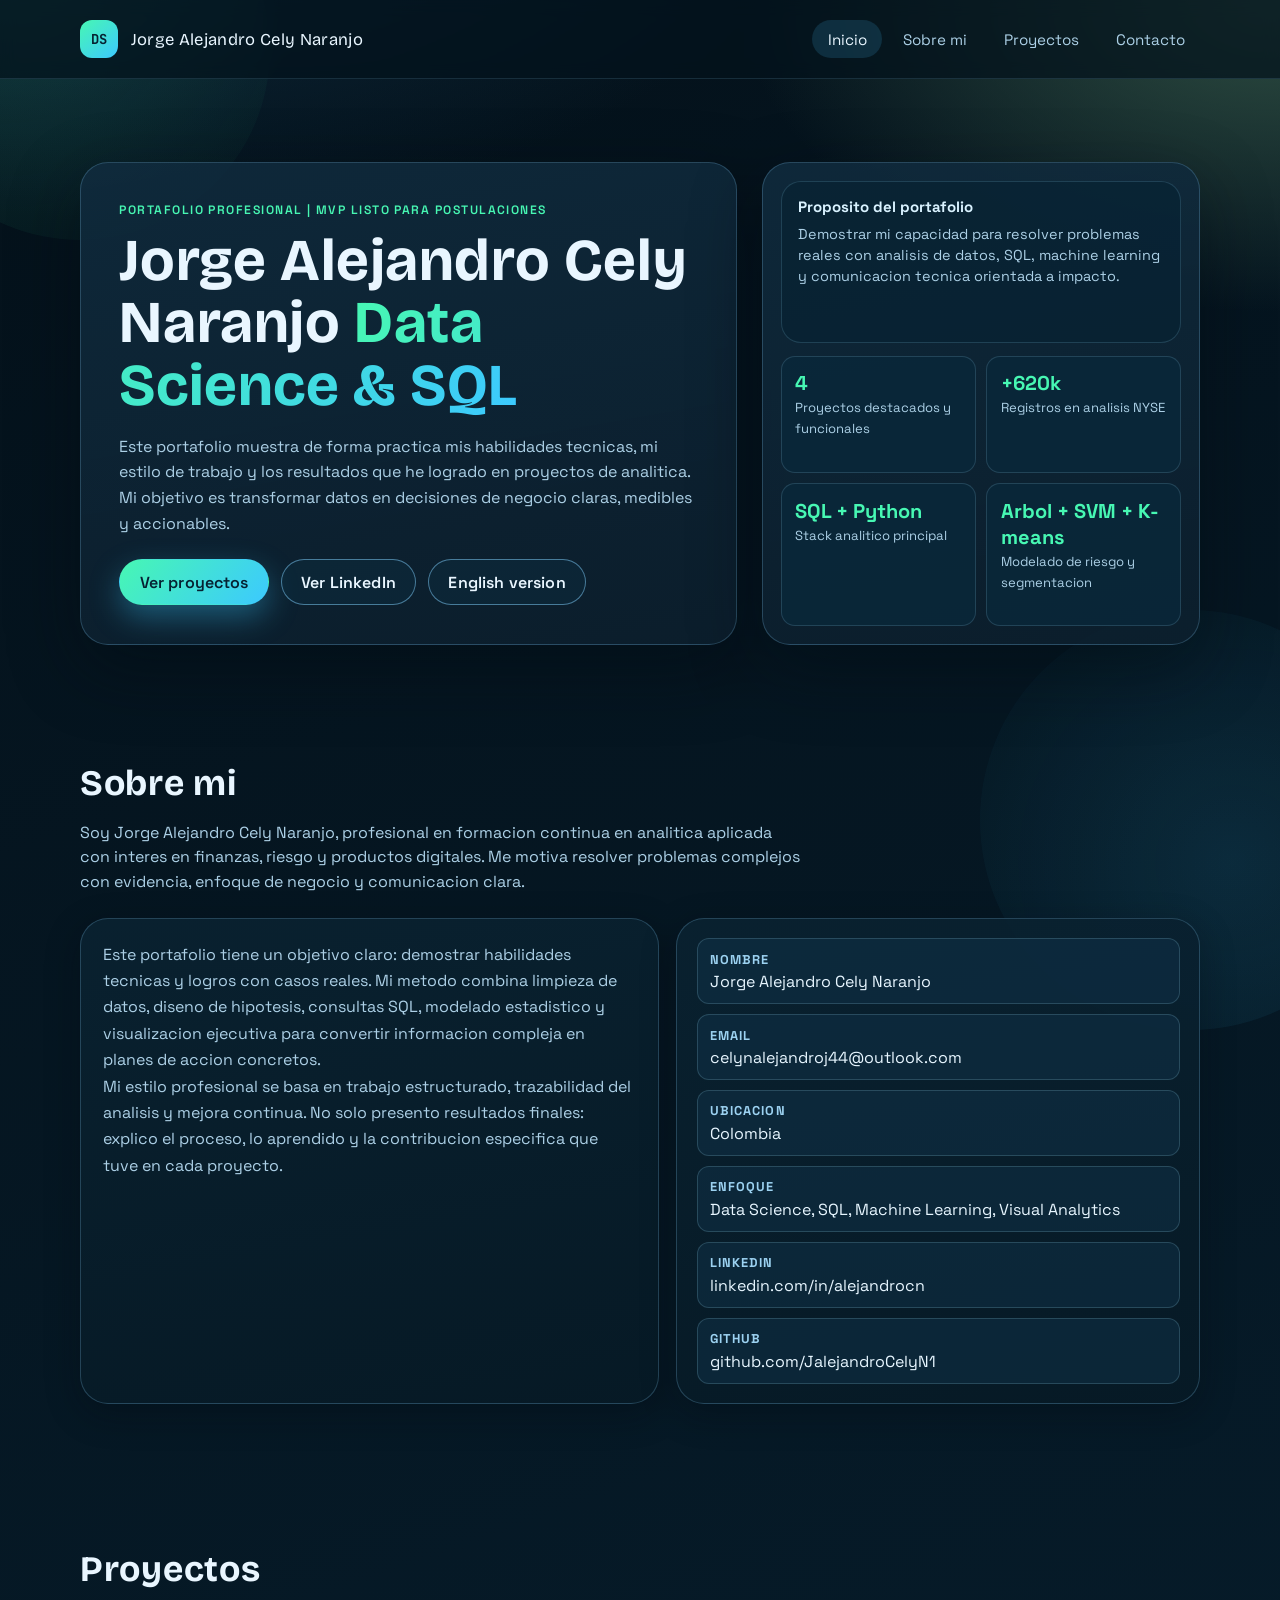
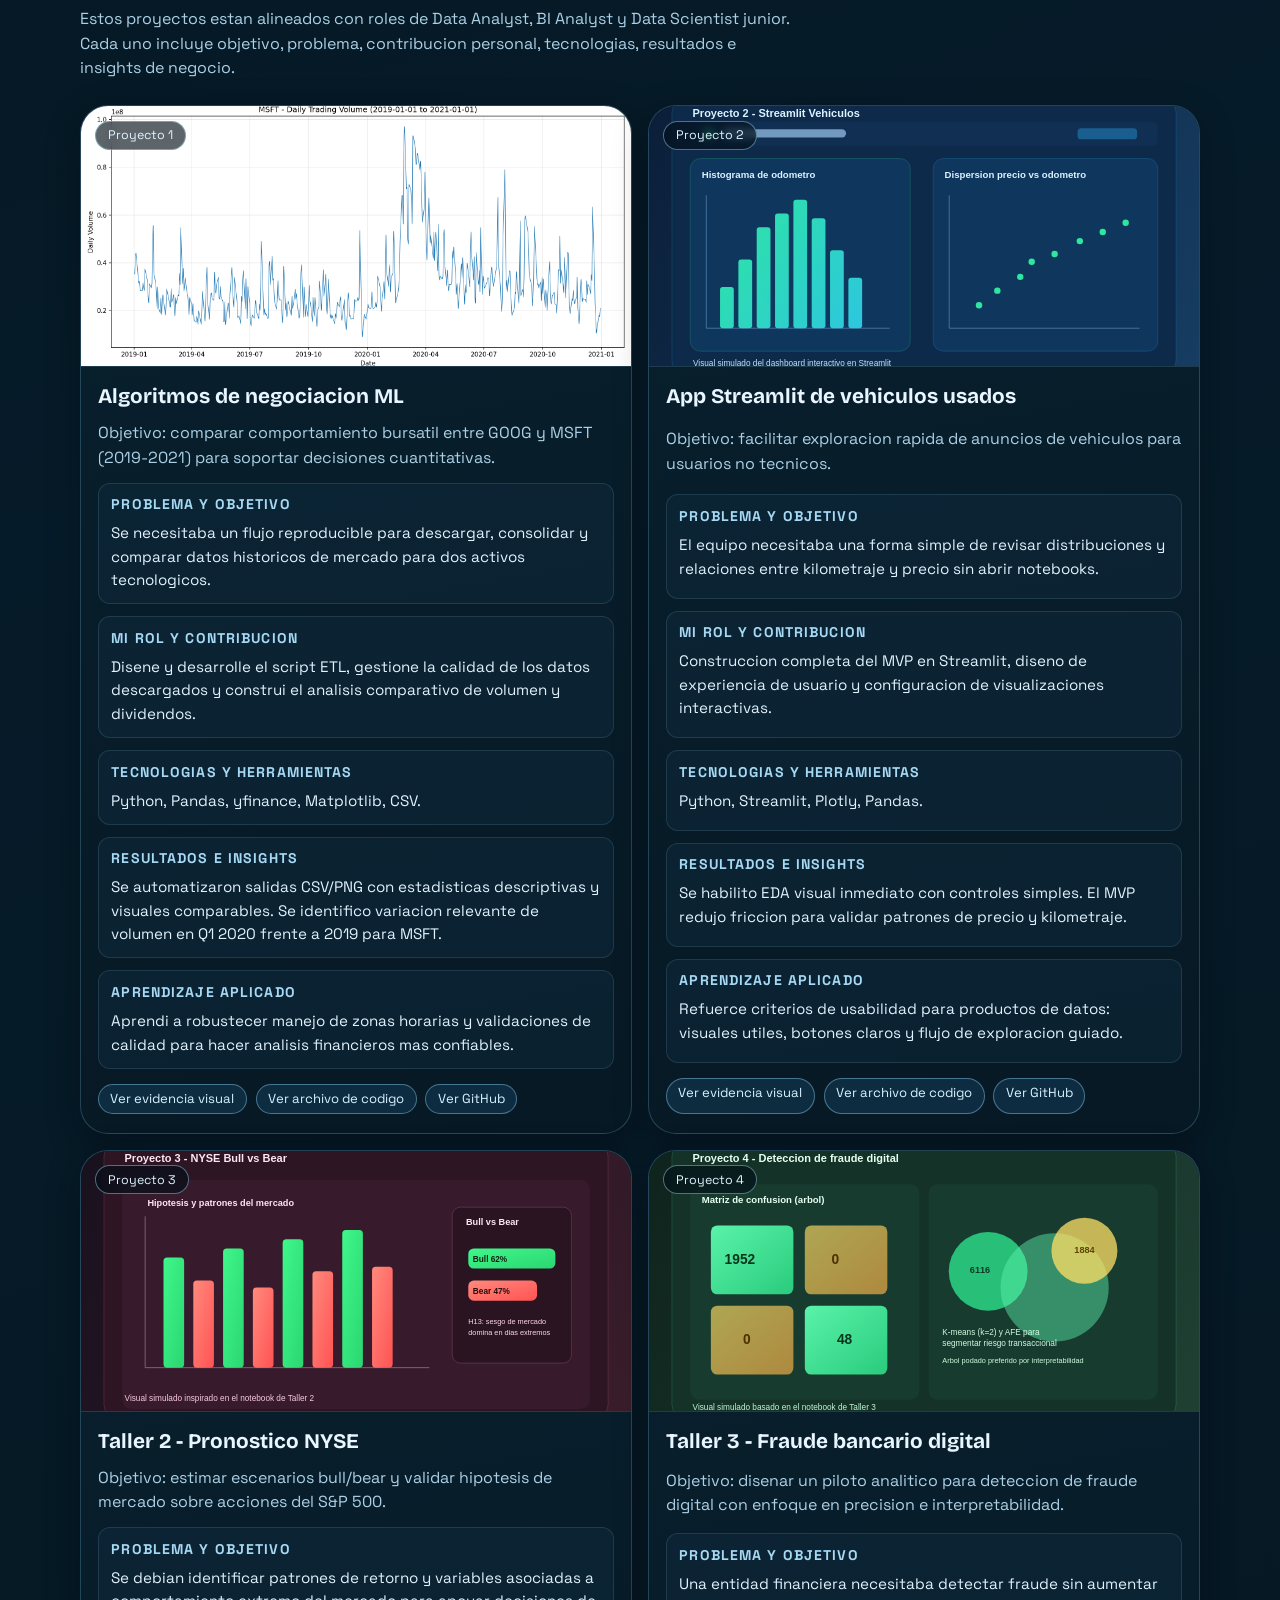
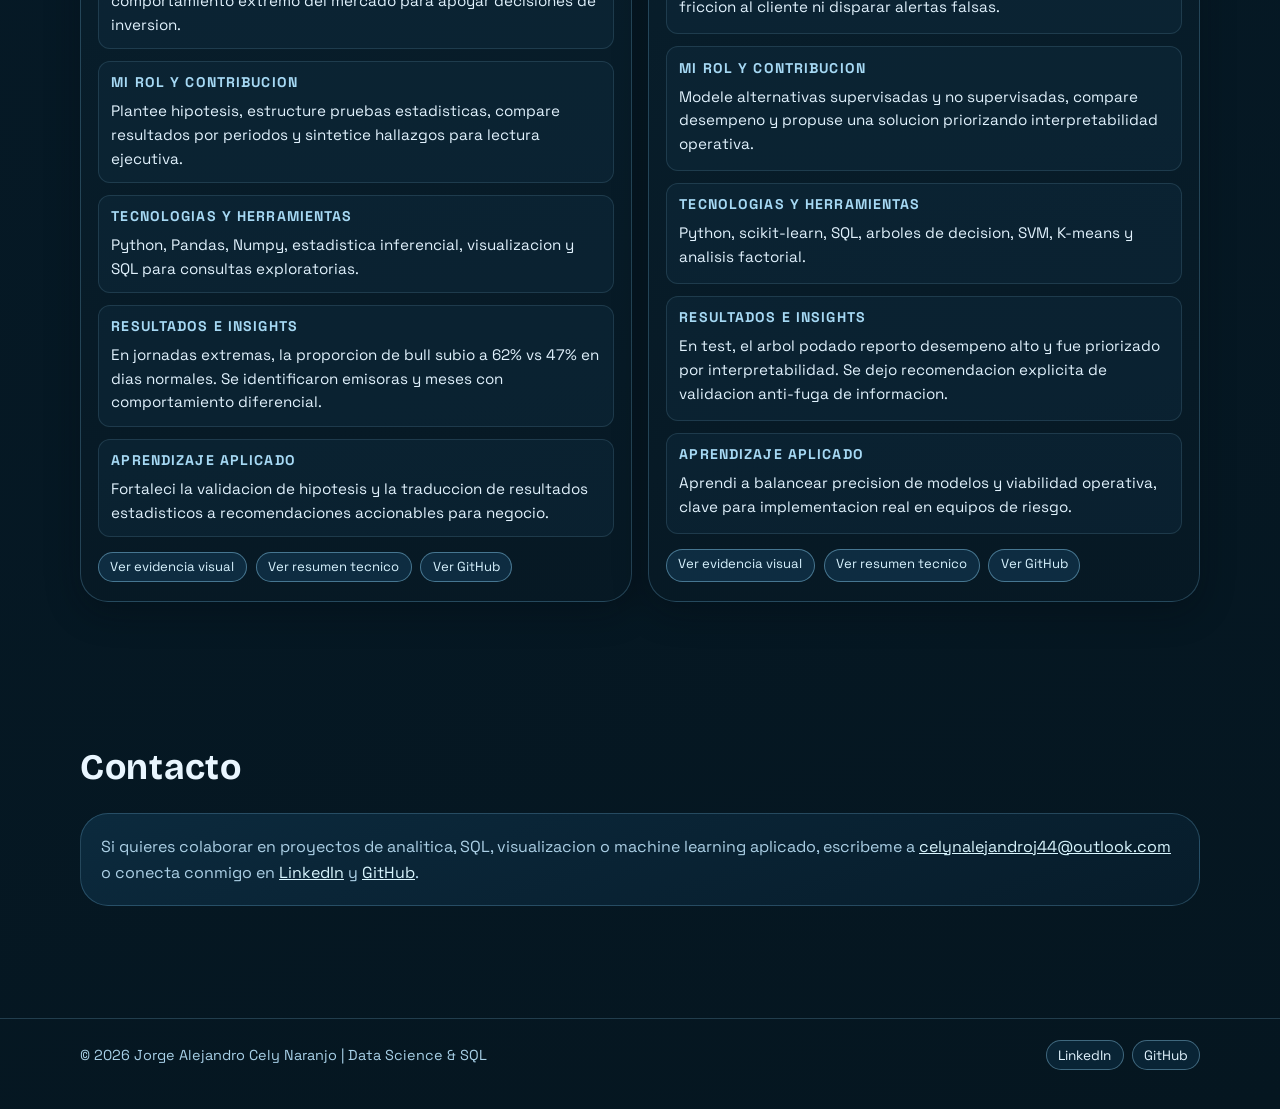
==== commit d54e0b63: "feat: add English portfolio and remove MVP checklist section" ====
--- a/github_page/portfolio.html
+++ b/github_page/portfolio.html
@@ -28,7 +28,6 @@
 						<li><a href="#inicio">Inicio</a></li>
 						<li><a href="#sobre-mi">Sobre mi</a></li>
 						<li><a href="#proyectos">Proyectos</a></li>
-						<li><a href="#mvp-listo">Checklist MVP</a></li>
 						<li><a href="#contacto">Contacto</a></li>
 					</ul>
 				</nav>
@@ -47,6 +46,7 @@
 						<div class="hero-actions">
 							<a class="btn btn-primary" href="#proyectos">Ver proyectos</a>
 							<a class="btn btn-ghost" href="https://www.linkedin.com/in/alejandrocn/" target="_blank" rel="noopener noreferrer">Ver LinkedIn</a>
+							<a class="btn btn-ghost" href="portfolio-en.html" lang="en">English version</a>
 						</div>
 					</article>
 
@@ -288,28 +288,6 @@
 				</div>
 			</section>
 
-			<section id="mvp-listo" class="section">
-				<div class="container">
-					<h2 class="section-title reveal">Checklist MVP listo para postular</h2>
-					<div class="contact-band reveal mvp-panel">
-						<p>
-							Este portafolio ya cumple los criterios clave para compartir en postulaciones: proposito definido, proyectos funcionales, contribucion personal clara, evidencias visuales y enlaces activos.
-						</p>
-						<ul class="mvp-list">
-							<li>Incluye secciones claras: Inicio, Sobre mi, Proyectos, Checklist MVP y Contacto.</li>
-							<li>Presenta 4 proyectos relevantes con objetivo, problema, rol, herramientas y resultados.</li>
-							<li>Cada proyecto muestra visuales y un recurso tecnico accesible (codigo o resumen).</li>
-							<li>El enfoque profesional esta alineado a roles de analitica, BI y ciencia de datos.</li>
-							<li>Diseno responsive, navegacion limpia y contenido comprensible en mobile y desktop.</li>
-							<li>Enlaces principales verificados: LinkedIn, GitHub, correo y evidencias del portafolio.</li>
-						</ul>
-						<p class="mvp-note">
-							Mejora continua: seguir agregando nuevos proyectos, pedir feedback externo y actualizar logros en cada iteracion.
-						</p>
-					</div>
-				</div>
-			</section>
-
 			<section id="contacto" class="section">
 				<div class="container">
 					<h2 class="section-title reveal">Contacto</h2>
--- a/github_page/styles.css
+++ b/github_page/styles.css
@@ -486,25 +486,6 @@
   color: #d9f6ff;
 }
 
-.mvp-panel {
-  display: grid;
-  gap: 0.9rem;
-}
-
-.mvp-list {
-  margin: 0;
-  padding-left: 1.25rem;
-  color: #dff3ff;
-  display: grid;
-  gap: 0.38rem;
-  line-height: 1.5;
-}
-
-.mvp-note {
-  color: #bfe6fa;
-  font-size: 0.94rem;
-}
-
 .footer {
   border-top: 1px solid rgba(151, 221, 255, 0.2);
   margin-top: 2.5rem;
